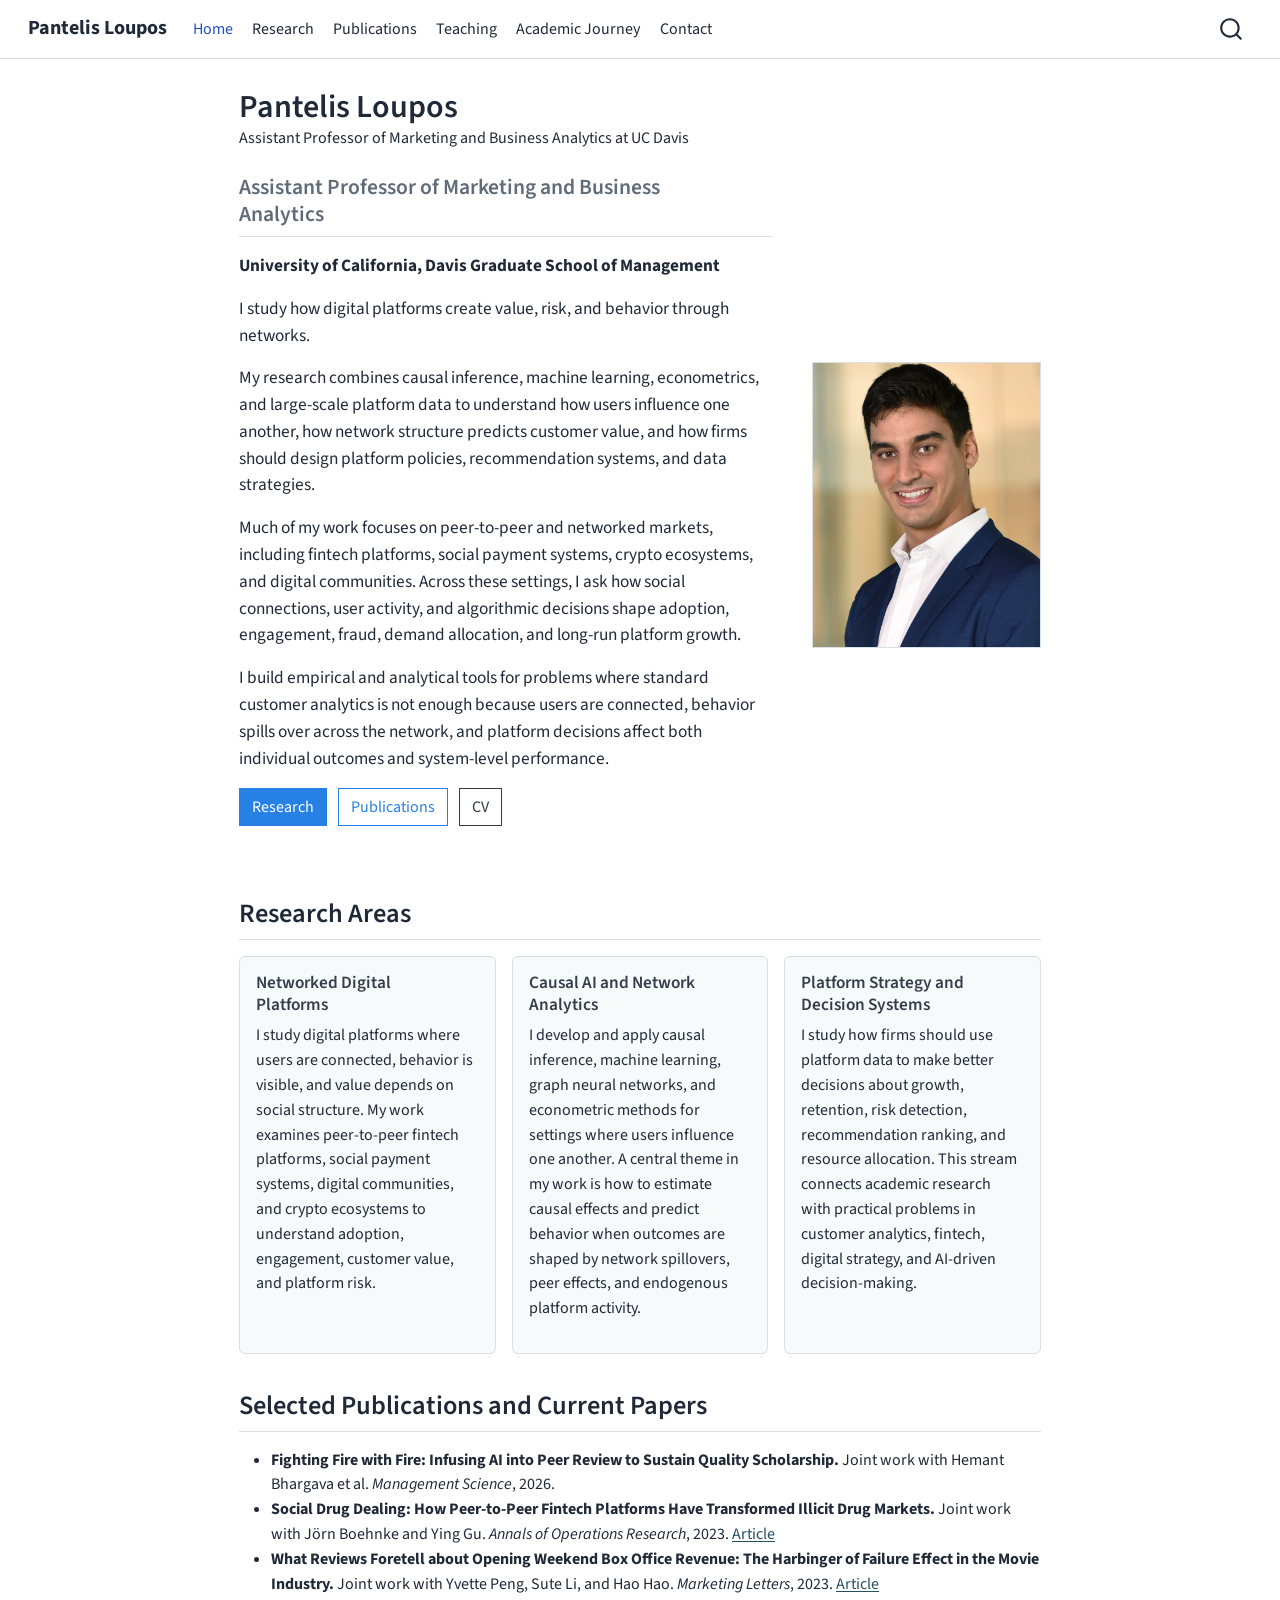
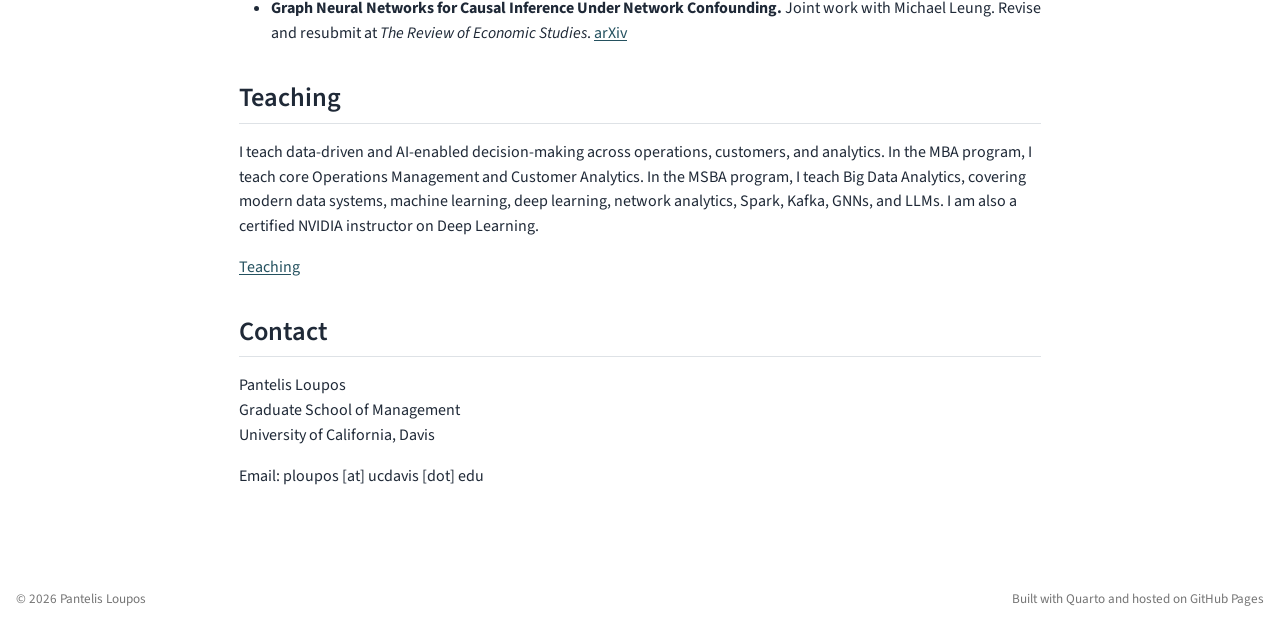
==== index.html @ 1d9a7309 "Publish rendered Quarto site at root" ====
<!DOCTYPE html>
<html xmlns="http://www.w3.org/1999/xhtml" lang="en" xml:lang="en"><head>

<meta charset="utf-8">
<meta name="generator" content="quarto-1.9.38">

<meta name="viewport" content="width=device-width, initial-scale=1.0, user-scalable=yes">

<meta name="description" content="Assistant Professor of Marketing and Business Analytics at UC Davis">

<title>Pantelis Loupos</title>
<style>
/* Default styles provided by pandoc.
** See https://pandoc.org/MANUAL.html#variables-for-html for config info.
*/
code{white-space: pre-wrap;}
span.smallcaps{font-variant: small-caps;}
div.columns{display: flex; gap: min(4vw, 1.5em);}
div.column{flex: auto; overflow-x: auto;}
div.hanging-indent{margin-left: 1.5em; text-indent: -1.5em;}
ul.task-list{list-style: none;}
ul.task-list li input[type="checkbox"] {
  width: 0.8em;
  margin: 0 0.8em 0.2em -1em; /* quarto-specific, see https://github.com/quarto-dev/quarto-cli/issues/4556 */ 
  vertical-align: middle;
}
</style>


<script src="site_libs/quarto-nav/quarto-nav.js"></script>
<script src="site_libs/quarto-nav/headroom.min.js"></script>
<script src="site_libs/clipboard/clipboard.min.js"></script>
<script src="site_libs/quarto-search/autocomplete.umd.js"></script>
<script src="site_libs/quarto-search/fuse.min.js"></script>
<script src="site_libs/quarto-search/quarto-search.js"></script>
<meta name="quarto:offset" content="./">
<script src="site_libs/quarto-html/quarto.js" type="module"></script>
<script src="site_libs/quarto-html/tabsets/tabsets.js" type="module"></script>
<script src="site_libs/quarto-html/popper.min.js"></script>
<script src="site_libs/quarto-html/tippy.umd.min.js"></script>
<script src="site_libs/quarto-html/anchor.min.js"></script>
<link href="site_libs/quarto-html/tippy.css" rel="stylesheet">
<link href="site_libs/quarto-html/quarto-syntax-highlighting-15634bcf2e68342d4ad2dfa704d543f6.css" rel="stylesheet" id="quarto-text-highlighting-styles">
<script src="site_libs/bootstrap/bootstrap.min.js"></script>
<link href="site_libs/bootstrap/bootstrap-icons.css" rel="stylesheet">
<link href="site_libs/bootstrap/bootstrap-dc87cf83dc6649ed6b6fae60f4c3b18f.min.css" rel="stylesheet" append-hash="true" id="quarto-bootstrap" data-mode="light">
<script id="quarto-search-options" type="application/json">{
  "location": "navbar",
  "copy-button": false,
  "collapse-after": 3,
  "panel-placement": "end",
  "type": "overlay",
  "limit": 50,
  "keyboard-shortcut": [
    "f",
    "/",
    "s"
  ],
  "show-item-context": false,
  "language": {
    "search-no-results-text": "No results",
    "search-matching-documents-text": "matching documents",
    "search-copy-link-title": "Copy link to search",
    "search-hide-matches-text": "Hide additional matches",
    "search-more-match-text": "more match in this document",
    "search-more-matches-text": "more matches in this document",
    "search-clear-button-title": "Clear",
    "search-text-placeholder": "",
    "search-detached-cancel-button-title": "Cancel",
    "search-submit-button-title": "Submit",
    "search-label": "Search"
  }
}</script>
<style>html{ scroll-behavior: smooth; }</style>


<link rel="stylesheet" href="styles.css">
</head>

<body class="nav-fixed fullcontent quarto-light">

<div id="quarto-search-results"></div>
  <header id="quarto-header" class="headroom fixed-top">
    <nav class="navbar navbar-expand-lg " data-bs-theme="dark">
      <div class="navbar-container container-fluid">
      <div class="navbar-brand-container mx-auto">
    <a class="navbar-brand" href="./index.html">
    <span class="navbar-title">Pantelis Loupos</span>
    </a>
  </div>
            <div id="quarto-search" class="" title="Search"></div>
          <button class="navbar-toggler" type="button" data-bs-toggle="collapse" data-bs-target="#navbarCollapse" aria-controls="navbarCollapse" role="menu" aria-expanded="false" aria-label="Toggle navigation" onclick="if (window.quartoToggleHeadroom) { window.quartoToggleHeadroom(); }">
  <span class="navbar-toggler-icon"></span>
</button>
          <div class="collapse navbar-collapse" id="navbarCollapse">
            <ul class="navbar-nav navbar-nav-scroll me-auto">
  <li class="nav-item">
    <a class="nav-link active" href="./index.html" aria-current="page"> 
<span class="menu-text">Home</span></a>
  </li>  
  <li class="nav-item">
    <a class="nav-link" href="./research.html"> 
<span class="menu-text">Research</span></a>
  </li>  
  <li class="nav-item">
    <a class="nav-link" href="./publications.html"> 
<span class="menu-text">Publications</span></a>
  </li>  
  <li class="nav-item">
    <a class="nav-link" href="./teaching.html"> 
<span class="menu-text">Teaching</span></a>
  </li>  
  <li class="nav-item">
    <a class="nav-link" href="./cv.html"> 
<span class="menu-text">Academic Journey</span></a>
  </li>  
  <li class="nav-item">
    <a class="nav-link" href="./contact.html"> 
<span class="menu-text">Contact</span></a>
  </li>  
</ul>
          </div> <!-- /navcollapse -->
            <div class="quarto-navbar-tools">
</div>
      </div> <!-- /container-fluid -->
    </nav>
</header>
<!-- content -->
<div id="quarto-content" class="quarto-container page-columns page-rows-contents page-layout-article page-navbar">
<!-- sidebar -->
<!-- margin-sidebar -->
    
<!-- main -->
<main class="content" id="quarto-document-content">

<header id="title-block-header" class="quarto-title-block default">
<div class="quarto-title">
<h1 class="title">Pantelis Loupos</h1>
</div>

<div>
  <div class="description">
    Assistant Professor of Marketing and Business Analytics at UC Davis
  </div>
</div>


<div class="quarto-title-meta">

    
  
    
  </div>
  


</header>


<div class="home-hero">
<section id="assistant-professor-of-marketing-and-business-analytics" class="level2 home-copy">
<h2 class="anchored" data-anchor-id="assistant-professor-of-marketing-and-business-analytics">Assistant Professor of Marketing and Business Analytics</h2>
<p><strong>University of California, Davis Graduate School of Management</strong></p>
<p>I study how digital platforms create value, risk, and behavior through networks.</p>
<p>My research combines causal inference, machine learning, econometrics, and large-scale platform data to understand how users influence one another, how network structure predicts customer value, and how firms should design platform policies, recommendation systems, and data strategies.</p>
<p>Much of my work focuses on peer-to-peer and networked markets, including fintech platforms, social payment systems, crypto ecosystems, and digital communities. Across these settings, I ask how social connections, user activity, and algorithmic decisions shape adoption, engagement, fraud, demand allocation, and long-run platform growth.</p>
<p>I build empirical and analytical tools for problems where standard customer analytics is not enough because users are connected, behavior spills over across the network, and platform decisions affect both individual outcomes and system-level performance.</p>
<p><a href="./research.html" class="btn btn-primary">Research</a> <a href="./publications.html" class="btn btn-outline-primary">Publications</a> <a href="./cv.html" class="btn btn-outline-secondary">CV</a></p>
</section>
<div class="home-photo">
<p><img src="assets/img/profile.jpg" class="profile-photo img-fluid" alt="Pantelis Loupos"></p>
</div>
</div>
<section id="research-areas" class="level2">
<h2 class="anchored" data-anchor-id="research-areas">Research Areas</h2>
<div class="research-grid">
<section id="networked-digital-platforms" class="level3 research-card">
<h3 class="anchored" data-anchor-id="networked-digital-platforms">Networked Digital Platforms</h3>
<p>I study digital platforms where users are connected, behavior is visible, and value depends on social structure. My work examines peer-to-peer fintech platforms, social payment systems, digital communities, and crypto ecosystems to understand adoption, engagement, customer value, and platform risk.</p>
</section>
<section id="causal-ai-and-network-analytics" class="level3 research-card">
<h3 class="anchored" data-anchor-id="causal-ai-and-network-analytics">Causal AI and Network Analytics</h3>
<p>I develop and apply causal inference, machine learning, graph neural networks, and econometric methods for settings where users influence one another. A central theme in my work is how to estimate causal effects and predict behavior when outcomes are shaped by network spillovers, peer effects, and endogenous platform activity.</p>
</section>
<section id="platform-strategy-and-decision-systems" class="level3 research-card">
<h3 class="anchored" data-anchor-id="platform-strategy-and-decision-systems">Platform Strategy and Decision Systems</h3>
<p>I study how firms should use platform data to make better decisions about growth, retention, risk detection, recommendation ranking, and resource allocation. This stream connects academic research with practical problems in customer analytics, fintech, digital strategy, and AI-driven decision-making.</p>
</section>
</div>
</section>
<section id="selected-publications-and-current-papers" class="level2">
<h2 class="anchored" data-anchor-id="selected-publications-and-current-papers">Selected Publications and Current Papers</h2>
<ul>
<li><strong>Fighting Fire with Fire: Infusing AI into Peer Review to Sustain Quality Scholarship.</strong> Joint work with Hemant Bhargava et al.&nbsp;<em>Management Science</em>, 2026.</li>
<li><strong>Social Drug Dealing: How Peer-to-Peer Fintech Platforms Have Transformed Illicit Drug Markets.</strong> Joint work with Jörn Boehnke and Ying Gu. <em>Annals of Operations Research</em>, 2023. <a href="https://link.springer.com/article/10.1007/s10479-023-05617-7">Article</a></li>
<li><strong>What Reviews Foretell about Opening Weekend Box Office Revenue: The Harbinger of Failure Effect in the Movie Industry.</strong> Joint work with Yvette Peng, Sute Li, and Hao Hao. <em>Marketing Letters</em>, 2023. <a href="https://link.springer.com/article/10.1007/s11002-023-09665-8">Article</a></li>
<li><strong>Graph Neural Networks for Causal Inference Under Network Confounding.</strong> Joint work with Michael Leung. Revise and resubmit at <em>The Review of Economic Studies</em>. <a href="https://arxiv.org/abs/2211.07823">arXiv</a></li>
</ul>
</section>
<section id="teaching" class="level2">
<h2 class="anchored" data-anchor-id="teaching">Teaching</h2>
<p>I teach data-driven and AI-enabled decision-making across operations, customers, and analytics. In the MBA program, I teach core Operations Management and Customer Analytics. In the MSBA program, I teach Big Data Analytics, covering modern data systems, machine learning, deep learning, network analytics, Spark, Kafka, GNNs, and LLMs. I am also a certified NVIDIA instructor on Deep Learning.</p>
<p><a href="./teaching.html">Teaching</a></p>
</section>
<section id="contact" class="level2">
<h2 class="anchored" data-anchor-id="contact">Contact</h2>
<p>Pantelis Loupos<br>
Graduate School of Management<br>
University of California, Davis</p>
<p>Email: ploupos [at] ucdavis [dot] edu</p>


</section>

</main> <!-- /main -->
<script id="quarto-html-after-body" type="application/javascript">
  window.document.addEventListener("DOMContentLoaded", function (event) {
    const icon = "";
    const anchorJS = new window.AnchorJS();
    anchorJS.options = {
      placement: 'right',
      icon: icon
    };
    anchorJS.add('.anchored');
    const isCodeAnnotation = (el) => {
      for (const clz of el.classList) {
        if (clz.startsWith('code-annotation-')) {                     
          return true;
        }
      }
      return false;
    }
    const onCopySuccess = function(e) {
      // button target
      const button = e.trigger;
      // don't keep focus
      button.blur();
      // flash "checked"
      button.classList.add('code-copy-button-checked');
      var currentTitle = button.getAttribute("title");
      button.setAttribute("title", "Copied!");
      let tooltip;
      if (window.bootstrap) {
        button.setAttribute("data-bs-toggle", "tooltip");
        button.setAttribute("data-bs-placement", "left");
        button.setAttribute("data-bs-title", "Copied!");
        tooltip = new bootstrap.Tooltip(button, 
          { trigger: "manual", 
            customClass: "code-copy-button-tooltip",
            offset: [0, -8]});
        tooltip.show();    
      }
      setTimeout(function() {
        if (tooltip) {
          tooltip.hide();
          button.removeAttribute("data-bs-title");
          button.removeAttribute("data-bs-toggle");
          button.removeAttribute("data-bs-placement");
        }
        button.setAttribute("title", currentTitle);
        button.classList.remove('code-copy-button-checked');
      }, 1000);
      // clear code selection
      e.clearSelection();
    }
    const getTextToCopy = function(trigger) {
      const outerScaffold = trigger.parentElement.cloneNode(true);
      const codeEl = outerScaffold.querySelector('code');
      for (const childEl of codeEl.children) {
        if (isCodeAnnotation(childEl)) {
          childEl.remove();
        }
      }
      return codeEl.innerText;
    }
    const clipboard = new window.ClipboardJS('.code-copy-button:not([data-in-quarto-modal])', {
      text: getTextToCopy
    });
    clipboard.on('success', onCopySuccess);
    if (window.document.getElementById('quarto-embedded-source-code-modal')) {
      const clipboardModal = new window.ClipboardJS('.code-copy-button[data-in-quarto-modal]', {
        text: getTextToCopy,
        container: window.document.getElementById('quarto-embedded-source-code-modal')
      });
      clipboardModal.on('success', onCopySuccess);
    }
      var localhostRegex = new RegExp(/^(?:http|https):\/\/localhost\:?[0-9]*\//);
      var mailtoRegex = new RegExp(/^mailto:/);
        var filterRegex = new RegExp("https:\/\/www\.loupos\.org");
      var isInternal = (href) => {
          return filterRegex.test(href) || localhostRegex.test(href) || mailtoRegex.test(href);
      }
      // Inspect non-navigation links and adorn them if external
     var links = window.document.querySelectorAll('a[href]:not(.nav-link):not(.navbar-brand):not(.toc-action):not(.sidebar-link):not(.sidebar-item-toggle):not(.pagination-link):not(.no-external):not([aria-hidden]):not(.dropdown-item):not(.quarto-navigation-tool):not(.about-link)');
      for (var i=0; i<links.length; i++) {
        const link = links[i];
        if (!isInternal(link.href)) {
          // undo the damage that might have been done by quarto-nav.js in the case of
          // links that we want to consider external
          if (link.dataset.originalHref !== undefined) {
            link.href = link.dataset.originalHref;
          }
            // target, if specified
            link.setAttribute("target", "_blank");
            if (link.getAttribute("rel") === null) {
              link.setAttribute("rel", "noopener");
            }
        }
      }
    function tippyHover(el, contentFn, onTriggerFn, onUntriggerFn) {
      const config = {
        allowHTML: true,
        maxWidth: 500,
        delay: 100,
        arrow: false,
        appendTo: function(el) {
            return el.parentElement;
        },
        interactive: true,
        interactiveBorder: 10,
        theme: 'quarto',
        placement: 'bottom-start',
      };
      if (contentFn) {
        config.content = contentFn;
      }
      if (onTriggerFn) {
        config.onTrigger = onTriggerFn;
      }
      if (onUntriggerFn) {
        config.onUntrigger = onUntriggerFn;
      }
      window.tippy(el, config); 
    }
    const noterefs = window.document.querySelectorAll('a[role="doc-noteref"]');
    for (var i=0; i<noterefs.length; i++) {
      const ref = noterefs[i];
      tippyHover(ref, function() {
        // use id or data attribute instead here
        let href = ref.getAttribute('data-footnote-href') || ref.getAttribute('href');
        try { href = new URL(href).hash; } catch {}
        const id = href.replace(/^#\/?/, "");
        const note = window.document.getElementById(id);
        if (note) {
          return note.innerHTML;
        } else {
          return "";
        }
      });
    }
    const xrefs = window.document.querySelectorAll('a.quarto-xref');
    const processXRef = (id, note) => {
      // Strip column container classes
      const stripColumnClz = (el) => {
        el.classList.remove("page-full", "page-columns");
        if (el.children) {
          for (const child of el.children) {
            stripColumnClz(child);
          }
        }
      }
      stripColumnClz(note)
      if (id === null || id.startsWith('sec-')) {
        // Special case sections, only their first couple elements
        const container = document.createElement("div");
        if (note.children && note.children.length > 2) {
          container.appendChild(note.children[0].cloneNode(true));
          for (let i = 1; i < note.children.length; i++) {
            const child = note.children[i];
            if (child.tagName === "P" && child.innerText === "") {
              continue;
            } else {
              container.appendChild(child.cloneNode(true));
              break;
            }
          }
          if (window.Quarto?.typesetMath) {
            window.Quarto.typesetMath(container);
          }
          return container.innerHTML
        } else {
          if (window.Quarto?.typesetMath) {
            window.Quarto.typesetMath(note);
          }
          return note.innerHTML;
        }
      } else {
        // Remove any anchor links if they are present
        const anchorLink = note.querySelector('a.anchorjs-link');
        if (anchorLink) {
          anchorLink.remove();
        }
        if (window.Quarto?.typesetMath) {
          window.Quarto.typesetMath(note);
        }
        if (note.classList.contains("callout")) {
          return note.outerHTML;
        } else {
          return note.innerHTML;
        }
      }
    }
    for (var i=0; i<xrefs.length; i++) {
      const xref = xrefs[i];
      tippyHover(xref, undefined, function(instance) {
        instance.disable();
        let url = xref.getAttribute('href');
        let hash = undefined; 
        if (url.startsWith('#')) {
          hash = url;
        } else {
          try { hash = new URL(url).hash; } catch {}
        }
        if (hash) {
          const id = hash.replace(/^#\/?/, "");
          const note = window.document.getElementById(id);
          if (note !== null) {
            try {
              const html = processXRef(id, note.cloneNode(true));
              instance.setContent(html);
            } finally {
              instance.enable();
              instance.show();
            }
          } else {
            // See if we can fetch this
            fetch(url.split('#')[0])
            .then(res => res.text())
            .then(html => {
              const parser = new DOMParser();
              const htmlDoc = parser.parseFromString(html, "text/html");
              const note = htmlDoc.getElementById(id);
              if (note !== null) {
                const html = processXRef(id, note);
                instance.setContent(html);
              } 
            }).finally(() => {
              instance.enable();
              instance.show();
            });
          }
        } else {
          // See if we can fetch a full url (with no hash to target)
          // This is a special case and we should probably do some content thinning / targeting
          fetch(url)
          .then(res => res.text())
          .then(html => {
            const parser = new DOMParser();
            const htmlDoc = parser.parseFromString(html, "text/html");
            const note = htmlDoc.querySelector('main.content');
            if (note !== null) {
              // This should only happen for chapter cross references
              // (since there is no id in the URL)
              // remove the first header
              if (note.children.length > 0 && note.children[0].tagName === "HEADER") {
                note.children[0].remove();
              }
              const html = processXRef(null, note);
              instance.setContent(html);
            } 
          }).finally(() => {
            instance.enable();
            instance.show();
          });
        }
      }, function(instance) {
      });
    }
        let selectedAnnoteEl;
        const selectorForAnnotation = ( cell, annotation) => {
          let cellAttr = 'data-code-cell="' + cell + '"';
          let lineAttr = 'data-code-annotation="' +  annotation + '"';
          const selector = 'span[' + cellAttr + '][' + lineAttr + ']';
          return selector;
        }
        const selectCodeLines = (annoteEl) => {
          const doc = window.document;
          const targetCell = annoteEl.getAttribute("data-target-cell");
          const targetAnnotation = annoteEl.getAttribute("data-target-annotation");
          const annoteSpan = window.document.querySelector(selectorForAnnotation(targetCell, targetAnnotation));
          const lines = annoteSpan.getAttribute("data-code-lines").split(",");
          const lineIds = lines.map((line) => {
            return targetCell + "-" + line;
          })
          let top = null;
          let height = null;
          let parent = null;
          if (lineIds.length > 0) {
              //compute the position of the single el (top and bottom and make a div)
              const el = window.document.getElementById(lineIds[0]);
              top = el.offsetTop;
              height = el.offsetHeight;
              parent = el.parentElement.parentElement;
            if (lineIds.length > 1) {
              const lastEl = window.document.getElementById(lineIds[lineIds.length - 1]);
              const bottom = lastEl.offsetTop + lastEl.offsetHeight;
              height = bottom - top;
            }
            if (top !== null && height !== null && parent !== null) {
              // cook up a div (if necessary) and position it 
              let div = window.document.getElementById("code-annotation-line-highlight");
              if (div === null) {
                div = window.document.createElement("div");
                div.setAttribute("id", "code-annotation-line-highlight");
                div.style.position = 'absolute';
                parent.appendChild(div);
              }
              div.style.top = top - 2 + "px";
              div.style.height = height + 4 + "px";
              div.style.left = 0;
              let gutterDiv = window.document.getElementById("code-annotation-line-highlight-gutter");
              if (gutterDiv === null) {
                gutterDiv = window.document.createElement("div");
                gutterDiv.setAttribute("id", "code-annotation-line-highlight-gutter");
                gutterDiv.style.position = 'absolute';
                const codeCell = window.document.getElementById(targetCell);
                const gutter = codeCell.querySelector('.code-annotation-gutter');
                gutter.appendChild(gutterDiv);
              }
              gutterDiv.style.top = top - 2 + "px";
              gutterDiv.style.height = height + 4 + "px";
            }
            selectedAnnoteEl = annoteEl;
          }
        };
        const unselectCodeLines = () => {
          const elementsIds = ["code-annotation-line-highlight", "code-annotation-line-highlight-gutter"];
          elementsIds.forEach((elId) => {
            const div = window.document.getElementById(elId);
            if (div) {
              div.remove();
            }
          });
          selectedAnnoteEl = undefined;
        };
          // Handle positioning of the toggle
      window.addEventListener(
        "resize",
        throttle(() => {
          elRect = undefined;
          if (selectedAnnoteEl) {
            selectCodeLines(selectedAnnoteEl);
          }
        }, 10)
      );
      function throttle(fn, ms) {
      let throttle = false;
      let timer;
        return (...args) => {
          if(!throttle) { // first call gets through
              fn.apply(this, args);
              throttle = true;
          } else { // all the others get throttled
              if(timer) clearTimeout(timer); // cancel #2
              timer = setTimeout(() => {
                fn.apply(this, args);
                timer = throttle = false;
              }, ms);
          }
        };
      }
        // Attach click handler to the DT
        const annoteDls = window.document.querySelectorAll('dt[data-target-cell]');
        for (const annoteDlNode of annoteDls) {
          annoteDlNode.addEventListener('click', (event) => {
            const clickedEl = event.target;
            if (clickedEl !== selectedAnnoteEl) {
              unselectCodeLines();
              const activeEl = window.document.querySelector('dt[data-target-cell].code-annotation-active');
              if (activeEl) {
                activeEl.classList.remove('code-annotation-active');
              }
              selectCodeLines(clickedEl);
              clickedEl.classList.add('code-annotation-active');
            } else {
              // Unselect the line
              unselectCodeLines();
              clickedEl.classList.remove('code-annotation-active');
            }
          });
        }
    const findCites = (el) => {
      const parentEl = el.parentElement;
      if (parentEl) {
        const cites = parentEl.dataset.cites;
        if (cites) {
          return {
            el,
            cites: cites.split(' ')
          };
        } else {
          return findCites(el.parentElement)
        }
      } else {
        return undefined;
      }
    };
    var bibliorefs = window.document.querySelectorAll('a[role="doc-biblioref"]');
    for (var i=0; i<bibliorefs.length; i++) {
      const ref = bibliorefs[i];
      const citeInfo = findCites(ref);
      if (citeInfo) {
        tippyHover(citeInfo.el, function() {
          var popup = window.document.createElement('div');
          citeInfo.cites.forEach(function(cite) {
            var citeDiv = window.document.createElement('div');
            citeDiv.classList.add('hanging-indent');
            citeDiv.classList.add('csl-entry');
            var biblioDiv = window.document.getElementById('ref-' + cite);
            if (biblioDiv) {
              citeDiv.innerHTML = biblioDiv.innerHTML;
            }
            popup.appendChild(citeDiv);
          });
          return popup.innerHTML;
        });
      }
    }
  });
  </script>
</div> <!-- /content -->
<footer class="footer">
  <div class="nav-footer">
    <div class="nav-footer-left">
<p>© 2026 Pantelis Loupos</p>
</div>   
    <div class="nav-footer-center">
      &nbsp;
    </div>
    <div class="nav-footer-right">
<p>Built with Quarto and hosted on GitHub Pages</p>
</div>
  </div>
</footer>




<script src="site_libs/quarto-html/zenscroll-min.js"></script>
</body></html>
---- site_libs/quarto-html/tippy.css ----
.tippy-box[data-animation=fade][data-state=hidden]{opacity:0}[data-tippy-root]{max-width:calc(100vw - 10px)}.tippy-box{position:relative;background-color:#333;color:#fff;border-radius:4px;font-size:14px;line-height:1.4;white-space:normal;outline:0;transition-property:transform,visibility,opacity}.tippy-box[data-placement^=top]>.tippy-arrow{bottom:0}.tippy-box[data-placement^=top]>.tippy-arrow:before{bottom:-7px;left:0;border-width:8px 8px 0;border-top-color:initial;transform-origin:center top}.tippy-box[data-placement^=bottom]>.tippy-arrow{top:0}.tippy-box[data-placement^=bottom]>.tippy-arrow:before{top:-7px;left:0;border-width:0 8px 8px;border-bottom-color:initial;transform-origin:center bottom}.tippy-box[data-placement^=left]>.tippy-arrow{right:0}.tippy-box[data-placement^=left]>.tippy-arrow:before{border-width:8px 0 8px 8px;border-left-color:initial;right:-7px;transform-origin:center left}.tippy-box[data-placement^=right]>.tippy-arrow{left:0}.tippy-box[data-placement^=right]>.tippy-arrow:before{left:-7px;border-width:8px 8px 8px 0;border-right-color:initial;transform-origin:center right}.tippy-box[data-inertia][data-state=visible]{transition-timing-function:cubic-bezier(.54,1.5,.38,1.11)}.tippy-arrow{width:16px;height:16px;color:#333}.tippy-arrow:before{content:"";position:absolute;border-color:transparent;border-style:solid}.tippy-content{position:relative;padding:5px 9px;z-index:1}
---- site_libs/quarto-html/quarto-syntax-highlighting-15634bcf2e68342d4ad2dfa704d543f6.css ----
/* quarto syntax highlight colors */
:root {
  --quarto-hl-ot-color: #003B4F;
  --quarto-hl-at-color: #657422;
  --quarto-hl-ss-color: #20794D;
  --quarto-hl-an-color: #5E5E5E;
  --quarto-hl-fu-color: #4758AB;
  --quarto-hl-st-color: #20794D;
  --quarto-hl-cf-color: #003B4F;
  --quarto-hl-op-color: #5E5E5E;
  --quarto-hl-er-color: #AD0000;
  --quarto-hl-bn-color: #AD0000;
  --quarto-hl-al-color: #AD0000;
  --quarto-hl-va-color: #111111;
  --quarto-hl-bu-color: inherit;
  --quarto-hl-ex-color: inherit;
  --quarto-hl-pp-color: #AD0000;
  --quarto-hl-in-color: #5E5E5E;
  --quarto-hl-vs-color: #20794D;
  --quarto-hl-wa-color: #5E5E5E;
  --quarto-hl-do-color: #5E5E5E;
  --quarto-hl-im-color: #00769E;
  --quarto-hl-ch-color: #20794D;
  --quarto-hl-dt-color: #AD0000;
  --quarto-hl-fl-color: #AD0000;
  --quarto-hl-co-color: #5E5E5E;
  --quarto-hl-cv-color: #5E5E5E;
  --quarto-hl-cn-color: #8f5902;
  --quarto-hl-sc-color: #5E5E5E;
  --quarto-hl-dv-color: #AD0000;
  --quarto-hl-kw-color: #003B4F;
}

/* other quarto variables */
:root {
  --quarto-font-monospace: SFMono-Regular, Menlo, Monaco, Consolas, "Liberation Mono", "Courier New", monospace;
}

/* syntax highlight based on Pandoc's rules */
pre > code.sourceCode > span {
  color: #003B4F;
}

code.sourceCode > span {
  color: #003B4F;
}

div.sourceCode,
div.sourceCode pre.sourceCode {
  color: #003B4F;
}

/* Normal */
code span {
  color: #003B4F;
}

/* Alert */
code span.al {
  color: #AD0000;
  font-style: inherit;
}

/* Annotation */
code span.an {
  color: #5E5E5E;
  font-style: inherit;
}

/* Attribute */
code span.at {
  color: #657422;
  font-style: inherit;
}

/* BaseN */
code span.bn {
  color: #AD0000;
  font-style: inherit;
}

/* BuiltIn */
code span.bu {
  font-style: inherit;
}

/* ControlFlow */
code span.cf {
  color: #003B4F;
  font-weight: bold;
  font-style: inherit;
}

/* Char */
code span.ch {
  color: #20794D;
  font-style: inherit;
}

/* Constant */
code span.cn {
  color: #8f5902;
  font-style: inherit;
}

/* Comment */
code span.co {
  color: #5E5E5E;
  font-style: inherit;
}

/* CommentVar */
code span.cv {
  color: #5E5E5E;
  font-style: italic;
}

/* Documentation */
code span.do {
  color: #5E5E5E;
  font-style: italic;
}

/* DataType */
code span.dt {
  color: #AD0000;
  font-style: inherit;
}

/* DecVal */
code span.dv {
  color: #AD0000;
  font-style: inherit;
}

/* Error */
code span.er {
  color: #AD0000;
  font-style: inherit;
}

/* Extension */
code span.ex {
  font-style: inherit;
}

/* Float */
code span.fl {
  color: #AD0000;
  font-style: inherit;
}

/* Function */
code span.fu {
  color: #4758AB;
  font-style: inherit;
}

/* Import */
code span.im {
  color: #00769E;
  font-style: inherit;
}

/* Information */
code span.in {
  color: #5E5E5E;
  font-style: inherit;
}

/* Keyword */
code span.kw {
  color: #003B4F;
  font-weight: bold;
  font-style: inherit;
}

/* Operator */
code span.op {
  color: #5E5E5E;
  font-style: inherit;
}

/* Other */
code span.ot {
  color: #003B4F;
  font-style: inherit;
}

/* Preprocessor */
code span.pp {
  color: #AD0000;
  font-style: inherit;
}

/* SpecialChar */
code span.sc {
  color: #5E5E5E;
  font-style: inherit;
}

/* SpecialString */
code span.ss {
  color: #20794D;
  font-style: inherit;
}

/* String */
code span.st {
  color: #20794D;
  font-style: inherit;
}

/* Variable */
code span.va {
  color: #111111;
  font-style: inherit;
}

/* VerbatimString */
code span.vs {
  color: #20794D;
  font-style: inherit;
}

/* Warning */
code span.wa {
  color: #5E5E5E;
  font-style: italic;
}

.prevent-inlining {
  content: "</";
}

/*# sourceMappingURL=f23921c56f73e400b49028c9186a1aa0.css.map */
---- styles.css ----
:root {
  --site-ink: #1f2937;
  --site-muted: #5f6b78;
  --site-line: #d8e0e5;
  --site-panel: #f7fafb;
  --site-accent: #24515f;
}

body {
  color: var(--site-ink);
  background: #ffffff;
  font-family: "Source Sans Pro", system-ui, -apple-system, BlinkMacSystemFont, "Segoe UI", sans-serif;
}

a {
  color: var(--site-accent);
}

.navbar {
  border-bottom: 1px solid var(--site-line);
}

.navbar-title {
  font-weight: 700;
}

.quarto-title-banner {
  background: #ffffff;
  color: var(--site-ink);
  border-bottom: 1px solid var(--site-line);
}

.title {
  letter-spacing: 0;
}

.home-hero {
  display: grid;
  grid-template-columns: minmax(0, 1.4fr) minmax(220px, 0.6fr);
  gap: 2.5rem;
  align-items: center;
  margin: 1.5rem 0 3rem;
}

.home-copy h2 {
  margin-top: 0;
  font-size: 1.35rem;
  color: var(--site-muted);
}

.home-copy p {
  font-size: 1.08rem;
}

.home-photo {
  justify-self: end;
}

.profile-photo {
  width: min(260px, 100%);
  aspect-ratio: 4 / 5;
  object-fit: cover;
  border: 1px solid var(--site-line);
}

.research-grid {
  display: grid;
  grid-template-columns: repeat(3, minmax(0, 1fr));
  gap: 1rem;
  margin: 1rem 0 2rem;
}

.research-card {
  border: 1px solid var(--site-line);
  background: var(--site-panel);
  padding: 1rem;
  border-radius: 6px;
}

.research-card h3 {
  font-size: 1.08rem;
  margin-top: 0;
}

.btn {
  margin-right: 0.5rem;
  margin-bottom: 0.5rem;
}

a {
  text-underline-offset: 0.15em;
}

h2 {
  margin-top: 2.25rem;
}

h3 {
  margin-top: 1.6rem;
}

.page-footer {
  border-top: 1px solid var(--site-line);
}

@media (max-width: 720px) {
  .home-hero {
    grid-template-columns: 1fr;
    gap: 1.5rem;
  }

  .home-photo {
    justify-self: start;
  }

  .profile-photo {
    width: min(220px, 80vw);
  }

  .research-grid {
    grid-template-columns: 1fr;
  }
}

@media (min-width: 721px) and (max-width: 1080px) {
  .research-grid {
    grid-template-columns: 1fr;
  }
}
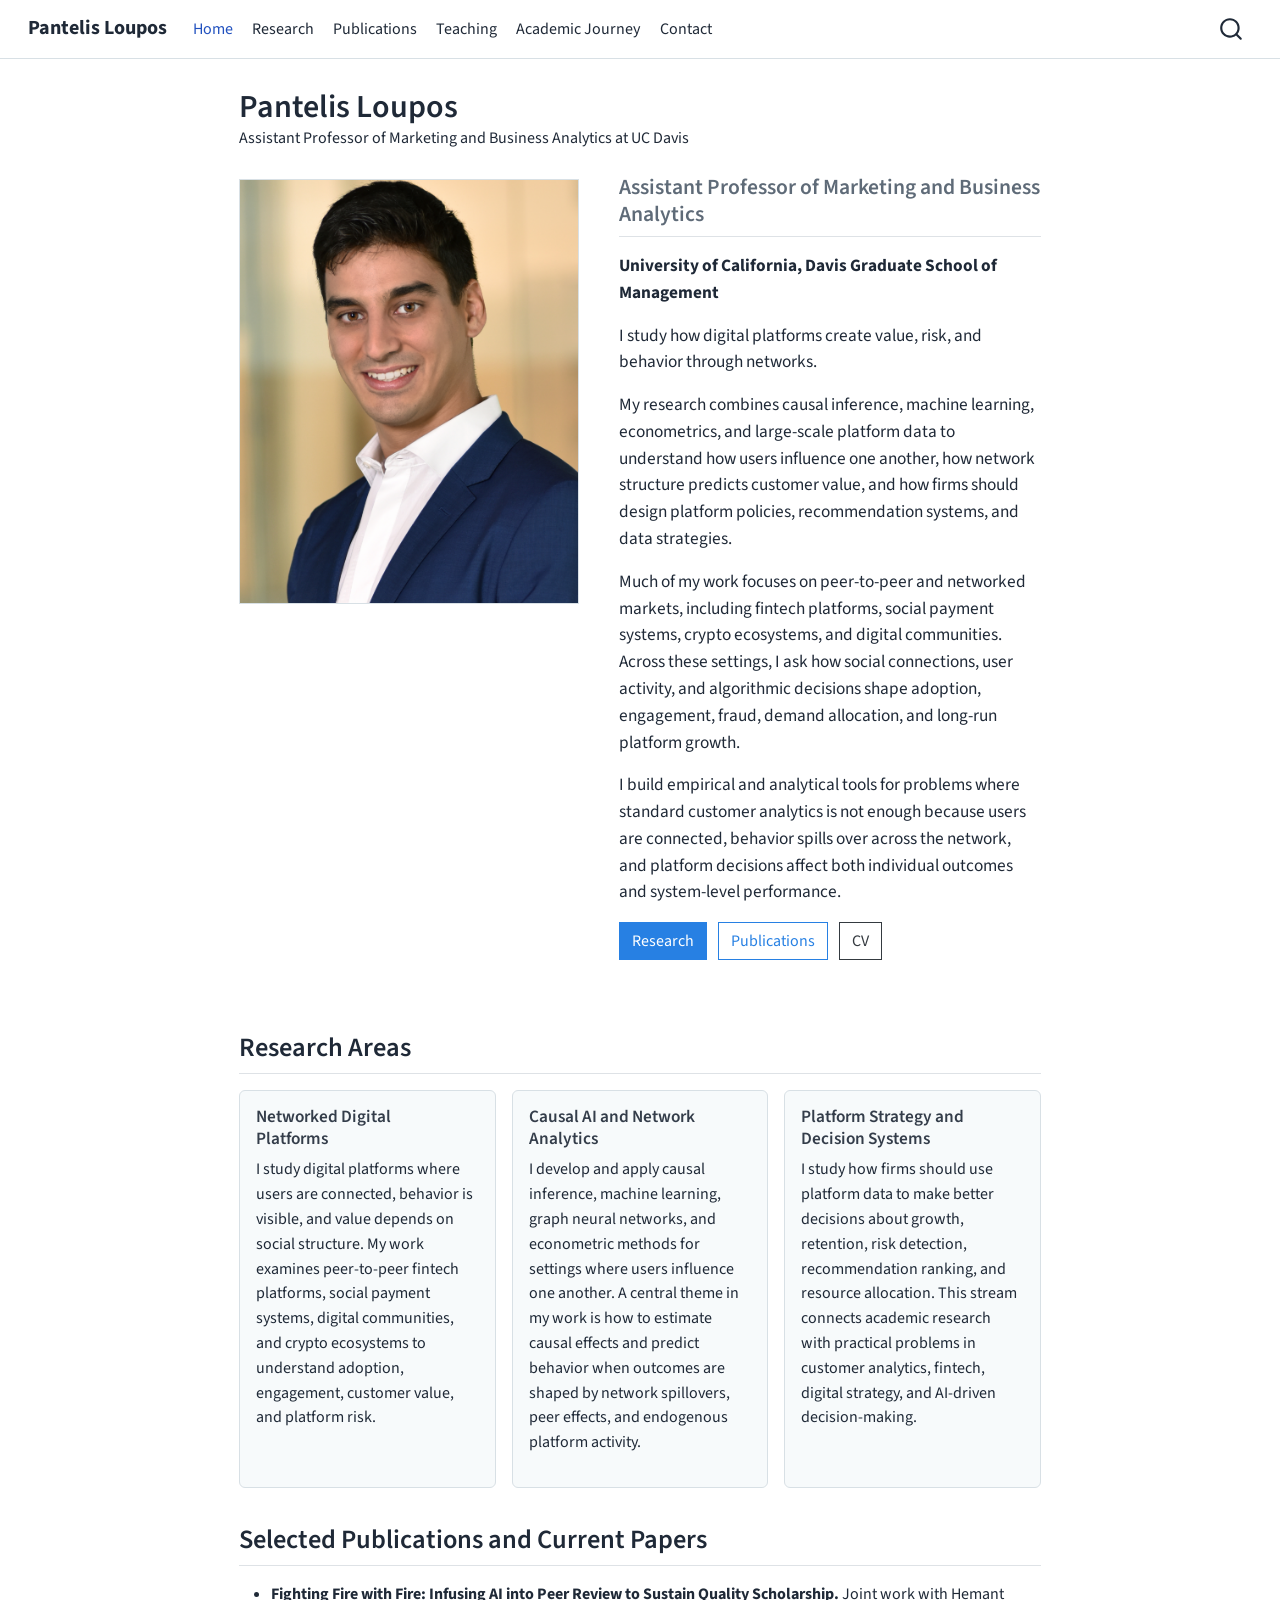
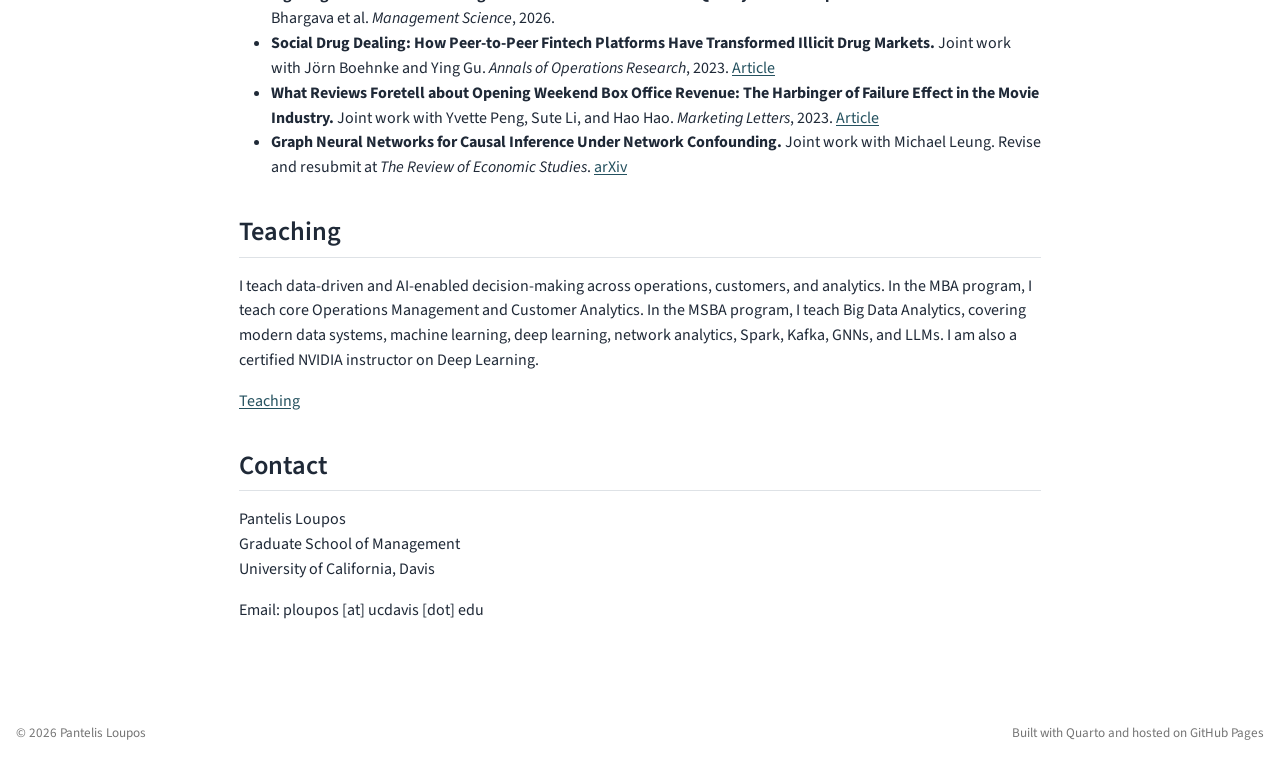
==== commit 2a946a80: "Place homepage portrait before intro text" ====
--- a/index.html
+++ b/index.html
@@ -158,6 +158,9 @@
 
 
 <div class="home-hero">
+<div class="home-photo">
+<p><img src="assets/img/profile.jpg" class="profile-photo img-fluid" alt="Pantelis Loupos"></p>
+</div>
 <section id="assistant-professor-of-marketing-and-business-analytics" class="level2 home-copy">
 <h2 class="anchored" data-anchor-id="assistant-professor-of-marketing-and-business-analytics">Assistant Professor of Marketing and Business Analytics</h2>
 <p><strong>University of California, Davis Graduate School of Management</strong></p>
@@ -167,9 +170,6 @@
 <p>I build empirical and analytical tools for problems where standard customer analytics is not enough because users are connected, behavior spills over across the network, and platform decisions affect both individual outcomes and system-level performance.</p>
 <p><a href="./research.html" class="btn btn-primary">Research</a> <a href="./publications.html" class="btn btn-outline-primary">Publications</a> <a href="./cv.html" class="btn btn-outline-secondary">CV</a></p>
 </section>
-<div class="home-photo">
-<p><img src="assets/img/profile.jpg" class="profile-photo img-fluid" alt="Pantelis Loupos"></p>
-</div>
 </div>
 <section id="research-areas" class="level2">
 <h2 class="anchored" data-anchor-id="research-areas">Research Areas</h2>
--- a/styles.css
+++ b/styles.css
@@ -36,10 +36,15 @@
 
 .home-hero {
   display: grid;
-  grid-template-columns: minmax(0, 1.4fr) minmax(220px, 0.6fr);
+  grid-template-columns: minmax(340px, 0.75fr) minmax(0, 1.25fr);
   gap: 2.5rem;
-  align-items: center;
+  align-items: start;
   margin: 1.5rem 0 3rem;
+}
+
+.home-copy {
+  grid-column: 2;
+  grid-row: 1;
 }
 
 .home-copy h2 {
@@ -53,11 +58,14 @@
 }
 
 .home-photo {
-  justify-self: end;
+  grid-column: 1;
+  grid-row: 1;
+  justify-self: start;
+  padding-top: 0.25rem;
 }
 
 .profile-photo {
-  width: min(260px, 100%);
+  width: min(340px, 100%);
   aspect-ratio: 4 / 5;
   object-fit: cover;
   border: 1px solid var(--site-line);
@@ -109,12 +117,19 @@
     gap: 1.5rem;
   }
 
+  .home-copy,
+  .home-photo {
+    grid-column: auto;
+    grid-row: auto;
+  }
+
   .home-photo {
     justify-self: start;
+    padding-top: 0;
   }
 
   .profile-photo {
-    width: min(220px, 80vw);
+    width: min(240px, 80vw);
   }
 
   .research-grid {
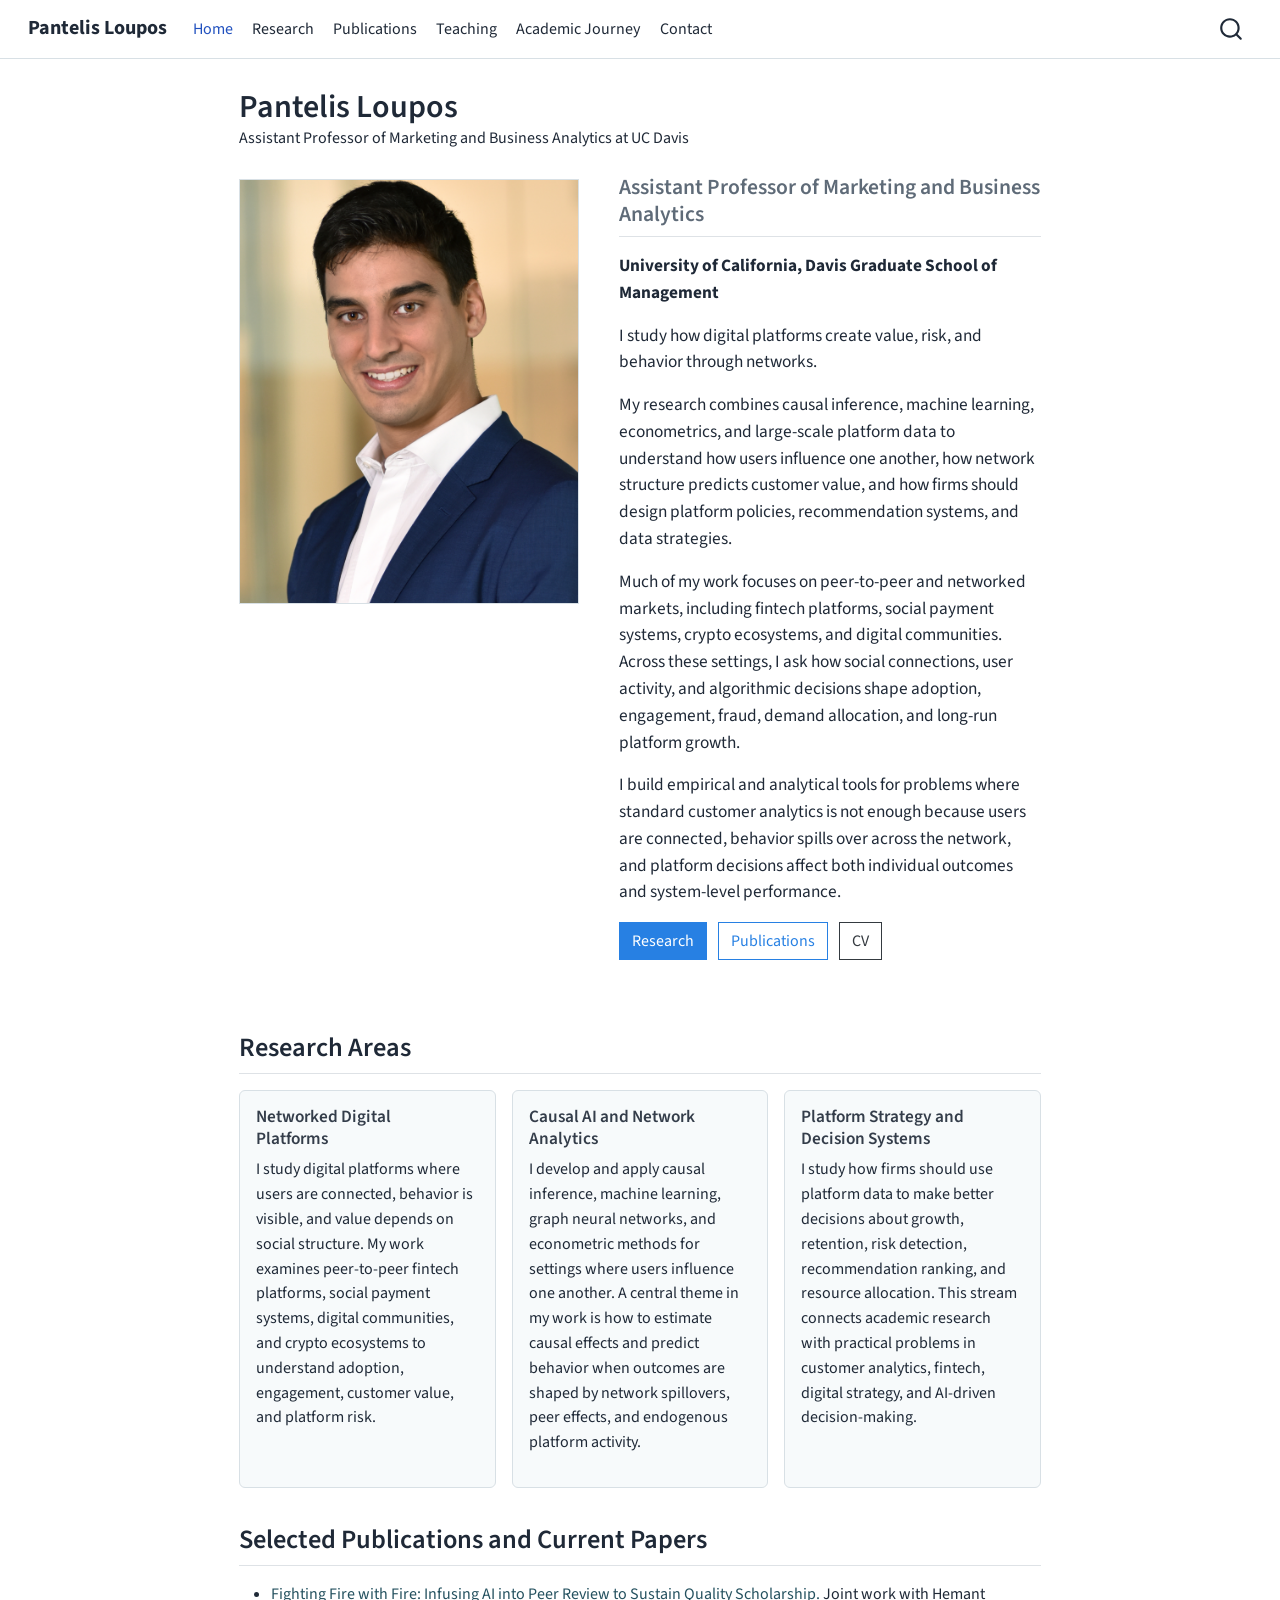
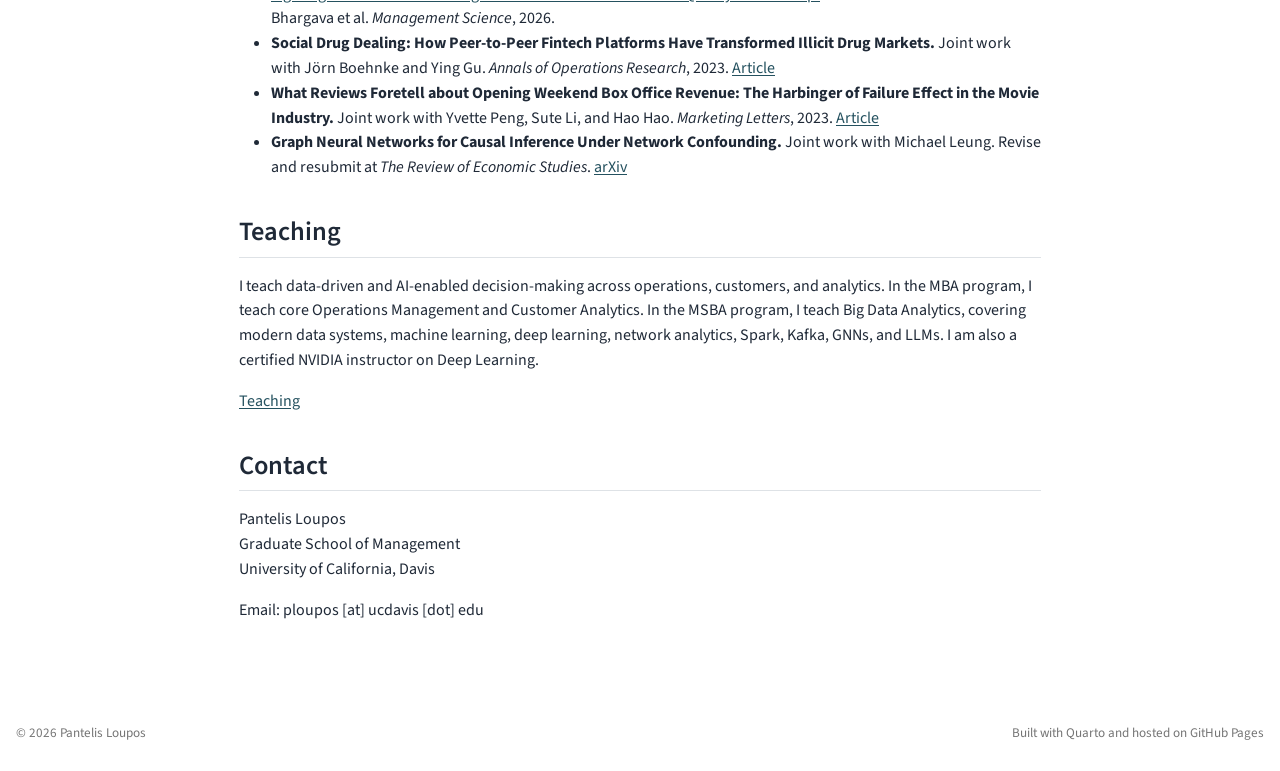
==== commit 57c3d6ff: "Add article link to selected publication" ====
--- a/index.html
+++ b/index.html
@@ -72,6 +72,7 @@
   }
 }</script>
 <style>html{ scroll-behavior: smooth; }</style>
+<meta name="google-site-verification" content="m-FvZedY9eXbnoYca4Lae-PxjIYOLTMk91uPbl2E6UA">
 
 
 <link rel="stylesheet" href="styles.css">
@@ -191,7 +192,7 @@
 <section id="selected-publications-and-current-papers" class="level2">
 <h2 class="anchored" data-anchor-id="selected-publications-and-current-papers">Selected Publications and Current Papers</h2>
 <ul>
-<li><strong>Fighting Fire with Fire: Infusing AI into Peer Review to Sustain Quality Scholarship.</strong> Joint work with Hemant Bhargava et al.&nbsp;<em>Management Science</em>, 2026.</li>
+<li><strong><a href="https://pubsonline.informs.org/doi/10.1287/mnsc.2026.00184">Fighting Fire with Fire: Infusing AI into Peer Review to Sustain Quality Scholarship.</a></strong> Joint work with Hemant Bhargava et al.&nbsp;<em>Management Science</em>, 2026.</li>
 <li><strong>Social Drug Dealing: How Peer-to-Peer Fintech Platforms Have Transformed Illicit Drug Markets.</strong> Joint work with Jörn Boehnke and Ying Gu. <em>Annals of Operations Research</em>, 2023. <a href="https://link.springer.com/article/10.1007/s10479-023-05617-7">Article</a></li>
 <li><strong>What Reviews Foretell about Opening Weekend Box Office Revenue: The Harbinger of Failure Effect in the Movie Industry.</strong> Joint work with Yvette Peng, Sute Li, and Hao Hao. <em>Marketing Letters</em>, 2023. <a href="https://link.springer.com/article/10.1007/s11002-023-09665-8">Article</a></li>
 <li><strong>Graph Neural Networks for Causal Inference Under Network Confounding.</strong> Joint work with Michael Leung. Revise and resubmit at <em>The Review of Economic Studies</em>. <a href="https://arxiv.org/abs/2211.07823">arXiv</a></li>
@@ -213,6 +214,15 @@
 </section>
 
 </main> <!-- /main -->
+<script>
+  if (window.location.search) {
+    window.history.replaceState(
+      null,
+      "",
+      window.location.pathname + window.location.hash
+    );
+  }
+</script>
 <script id="quarto-html-after-body" type="application/javascript">
   window.document.addEventListener("DOMContentLoaded", function (event) {
     const icon = "";
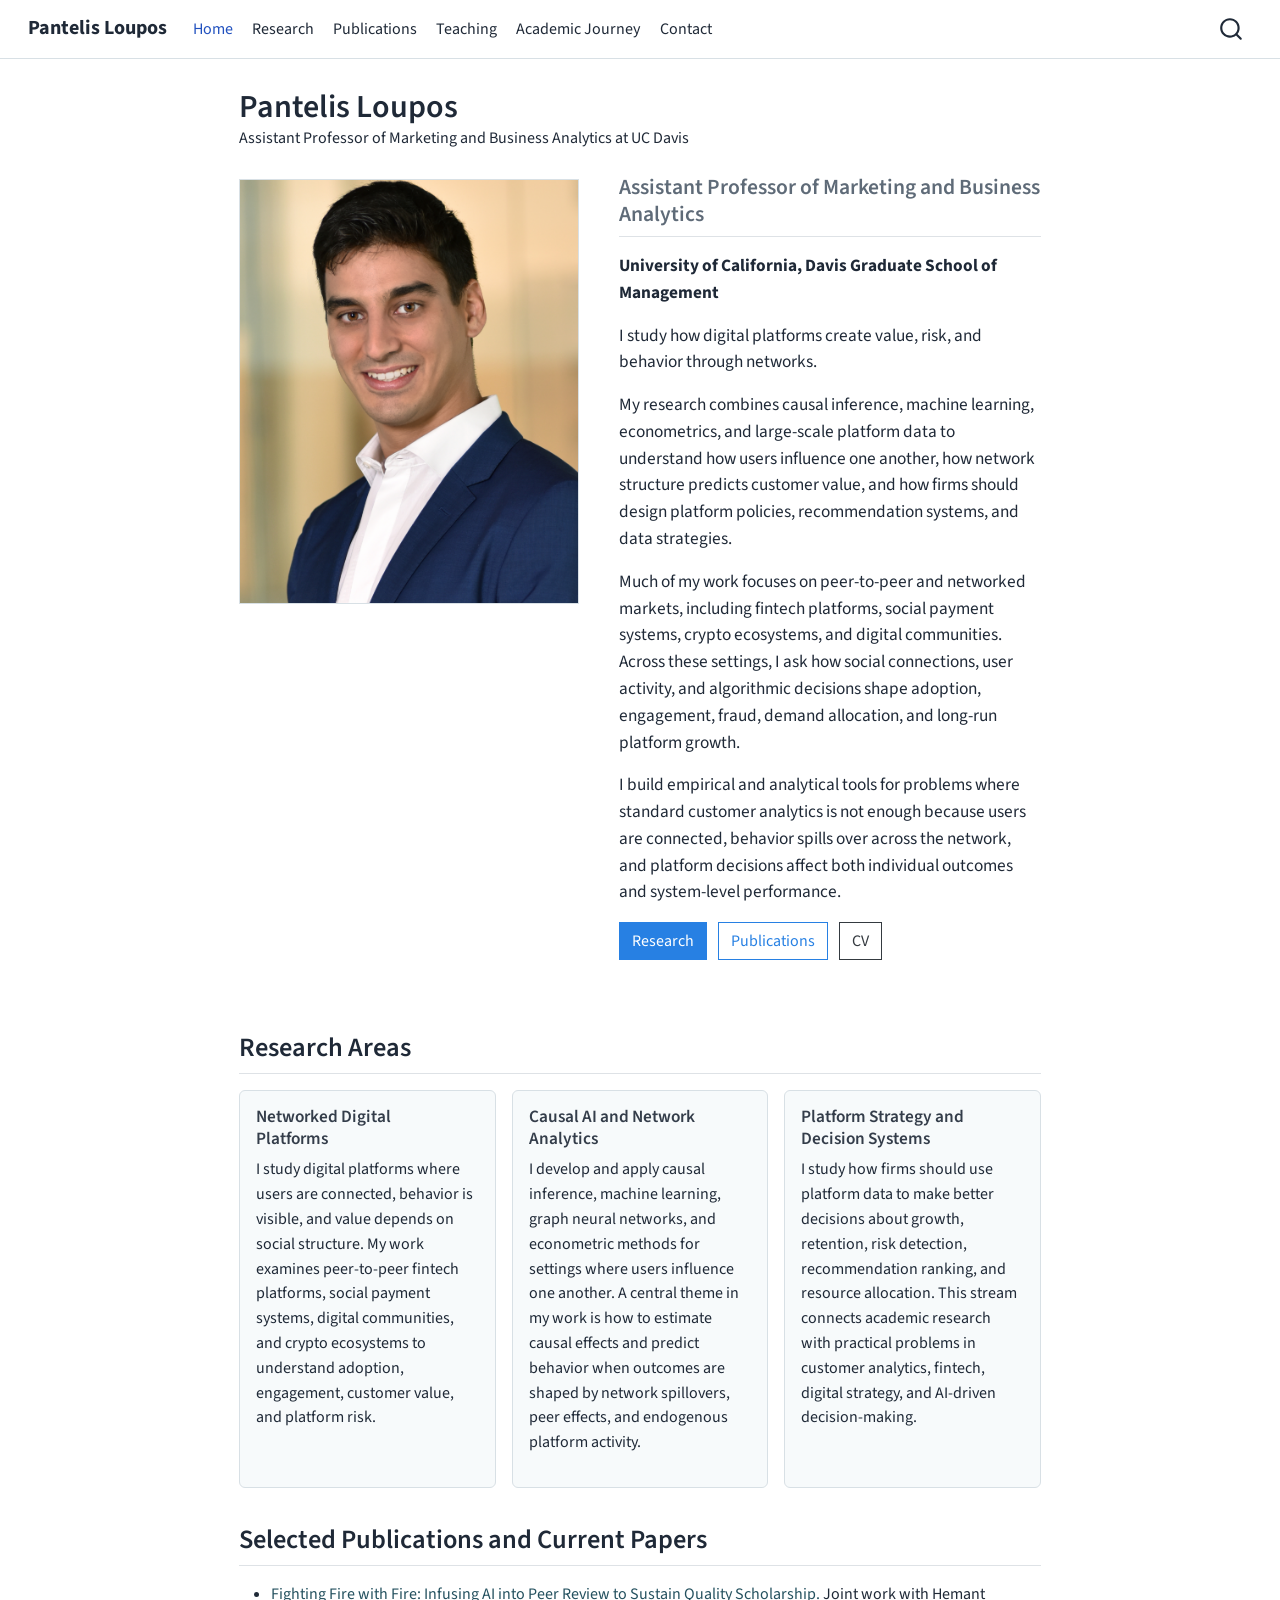
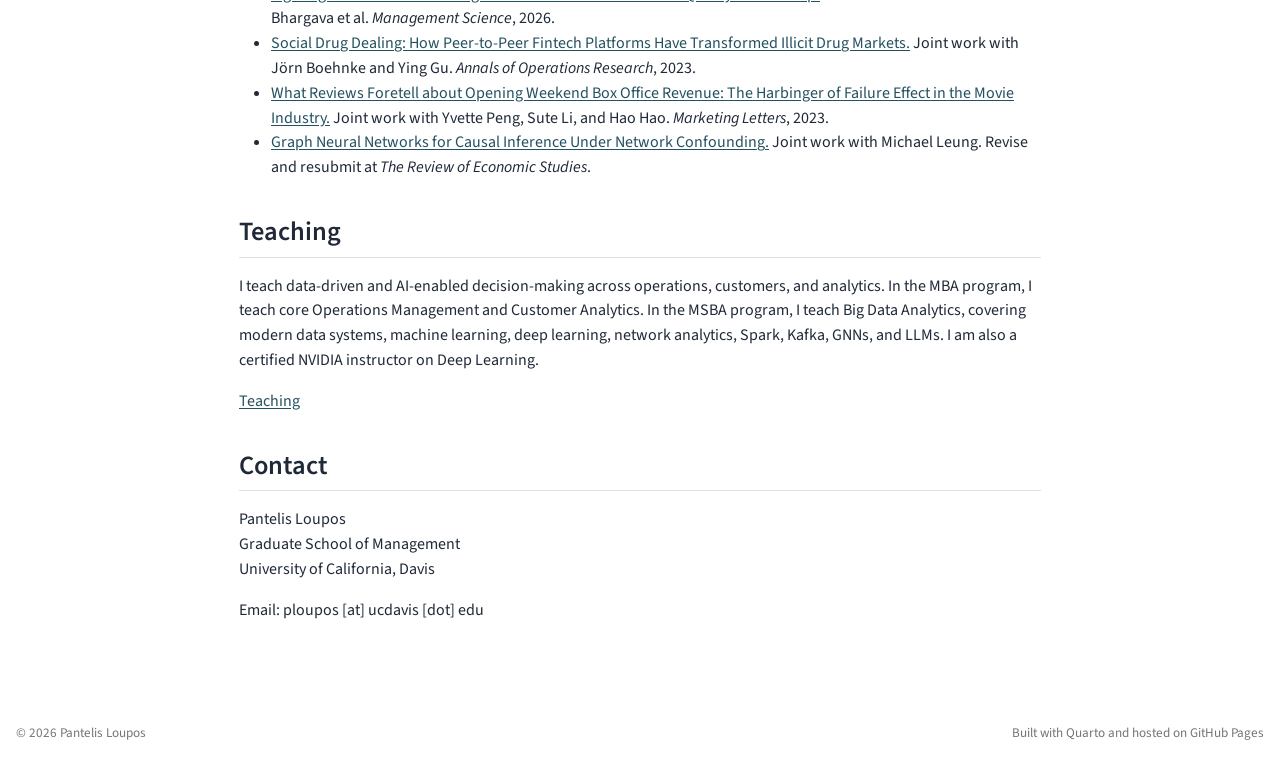
==== commit 49d2c0e9: "Link selected publication titles" ====
--- a/index.html
+++ b/index.html
@@ -193,9 +193,9 @@
 <h2 class="anchored" data-anchor-id="selected-publications-and-current-papers">Selected Publications and Current Papers</h2>
 <ul>
 <li><strong><a href="https://pubsonline.informs.org/doi/10.1287/mnsc.2026.00184">Fighting Fire with Fire: Infusing AI into Peer Review to Sustain Quality Scholarship.</a></strong> Joint work with Hemant Bhargava et al.&nbsp;<em>Management Science</em>, 2026.</li>
-<li><strong>Social Drug Dealing: How Peer-to-Peer Fintech Platforms Have Transformed Illicit Drug Markets.</strong> Joint work with Jörn Boehnke and Ying Gu. <em>Annals of Operations Research</em>, 2023. <a href="https://link.springer.com/article/10.1007/s10479-023-05617-7">Article</a></li>
-<li><strong>What Reviews Foretell about Opening Weekend Box Office Revenue: The Harbinger of Failure Effect in the Movie Industry.</strong> Joint work with Yvette Peng, Sute Li, and Hao Hao. <em>Marketing Letters</em>, 2023. <a href="https://link.springer.com/article/10.1007/s11002-023-09665-8">Article</a></li>
-<li><strong>Graph Neural Networks for Causal Inference Under Network Confounding.</strong> Joint work with Michael Leung. Revise and resubmit at <em>The Review of Economic Studies</em>. <a href="https://arxiv.org/abs/2211.07823">arXiv</a></li>
+<li><strong><a href="https://link.springer.com/article/10.1007/s10479-023-05617-7">Social Drug Dealing: How Peer-to-Peer Fintech Platforms Have Transformed Illicit Drug Markets.</a></strong> Joint work with Jörn Boehnke and Ying Gu. <em>Annals of Operations Research</em>, 2023.</li>
+<li><strong><a href="https://link.springer.com/article/10.1007/s11002-023-09665-8">What Reviews Foretell about Opening Weekend Box Office Revenue: The Harbinger of Failure Effect in the Movie Industry.</a></strong> Joint work with Yvette Peng, Sute Li, and Hao Hao. <em>Marketing Letters</em>, 2023.</li>
+<li><strong><a href="https://arxiv.org/abs/2211.07823">Graph Neural Networks for Causal Inference Under Network Confounding.</a></strong> Joint work with Michael Leung. Revise and resubmit at <em>The Review of Economic Studies</em>.</li>
 </ul>
 </section>
 <section id="teaching" class="level2">
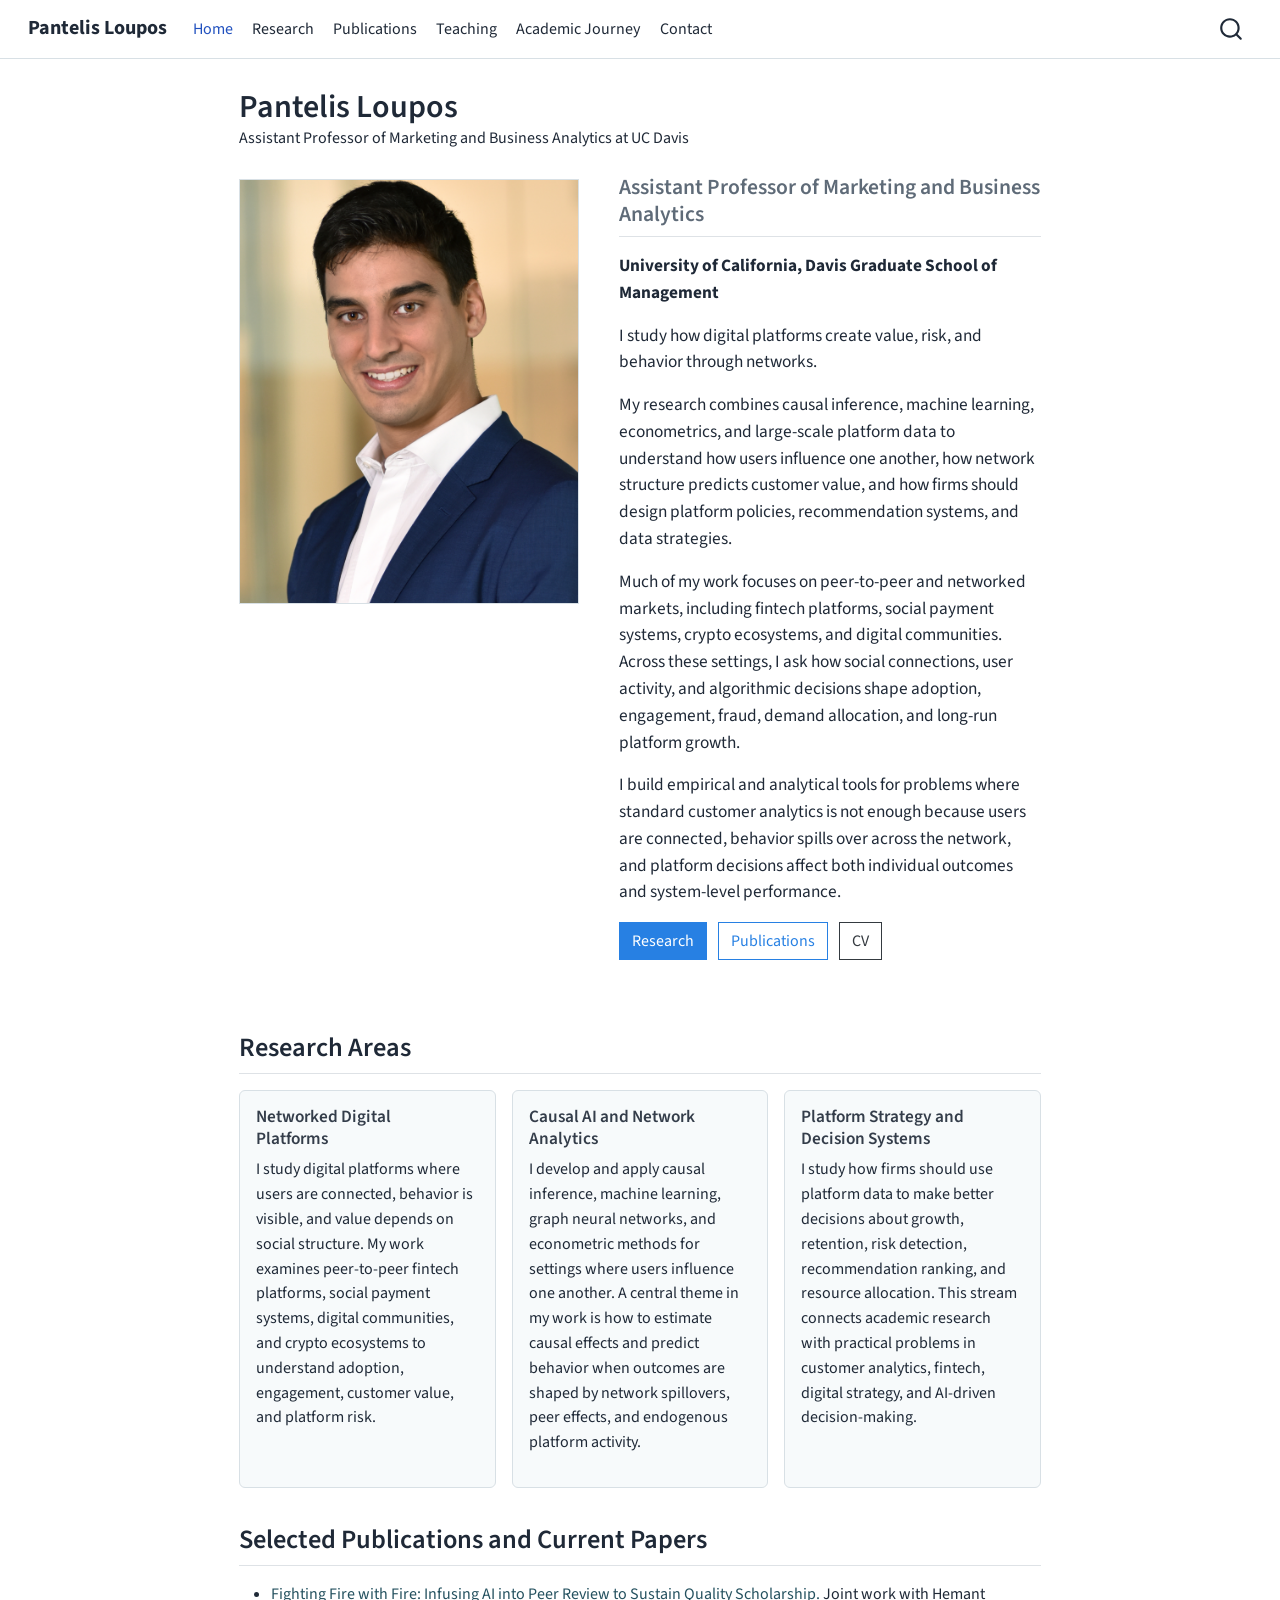
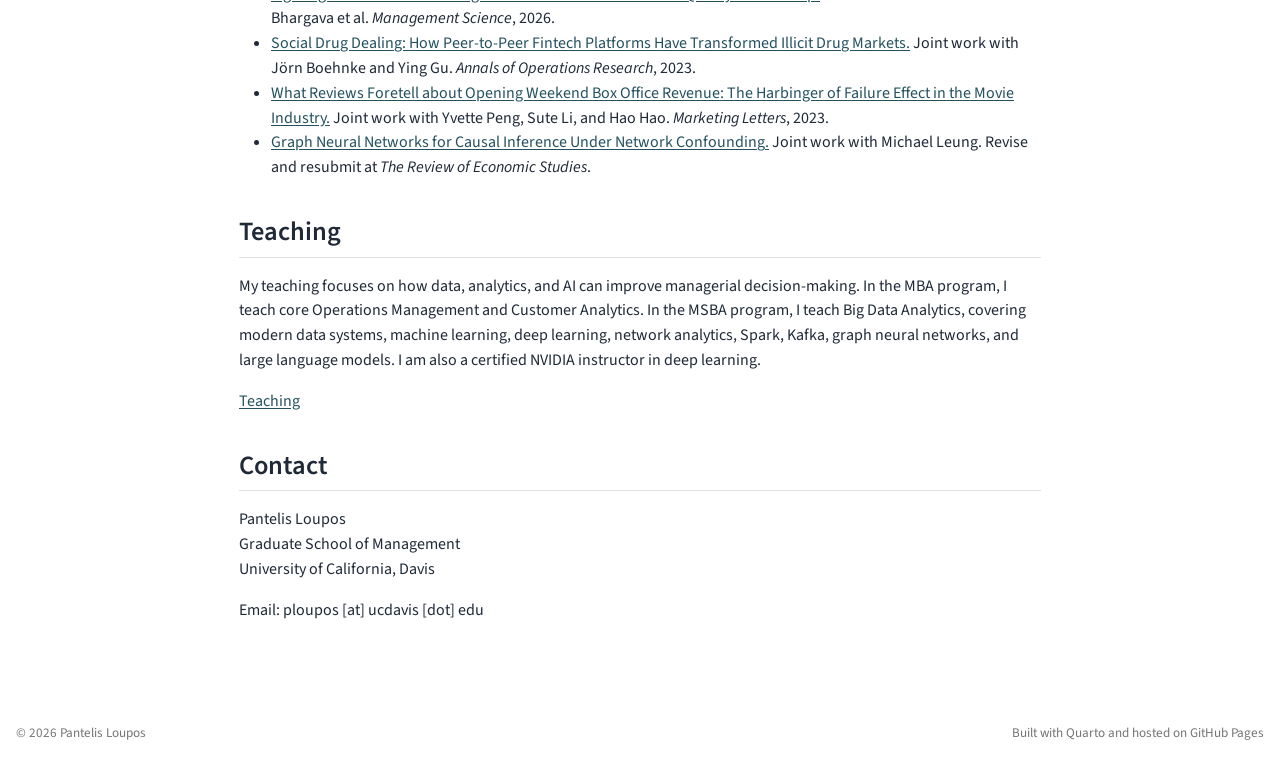
==== commit 92e1b501: "Update homepage teaching summary" ====
--- a/index.html
+++ b/index.html
@@ -200,7 +200,7 @@
 </section>
 <section id="teaching" class="level2">
 <h2 class="anchored" data-anchor-id="teaching">Teaching</h2>
-<p>I teach data-driven and AI-enabled decision-making across operations, customers, and analytics. In the MBA program, I teach core Operations Management and Customer Analytics. In the MSBA program, I teach Big Data Analytics, covering modern data systems, machine learning, deep learning, network analytics, Spark, Kafka, GNNs, and LLMs. I am also a certified NVIDIA instructor on Deep Learning.</p>
+<p>My teaching focuses on how data, analytics, and AI can improve managerial decision-making. In the MBA program, I teach core Operations Management and Customer Analytics. In the MSBA program, I teach Big Data Analytics, covering modern data systems, machine learning, deep learning, network analytics, Spark, Kafka, graph neural networks, and large language models. I am also a certified NVIDIA instructor in deep learning.</p>
 <p><a href="./teaching.html">Teaching</a></p>
 </section>
 <section id="contact" class="level2">
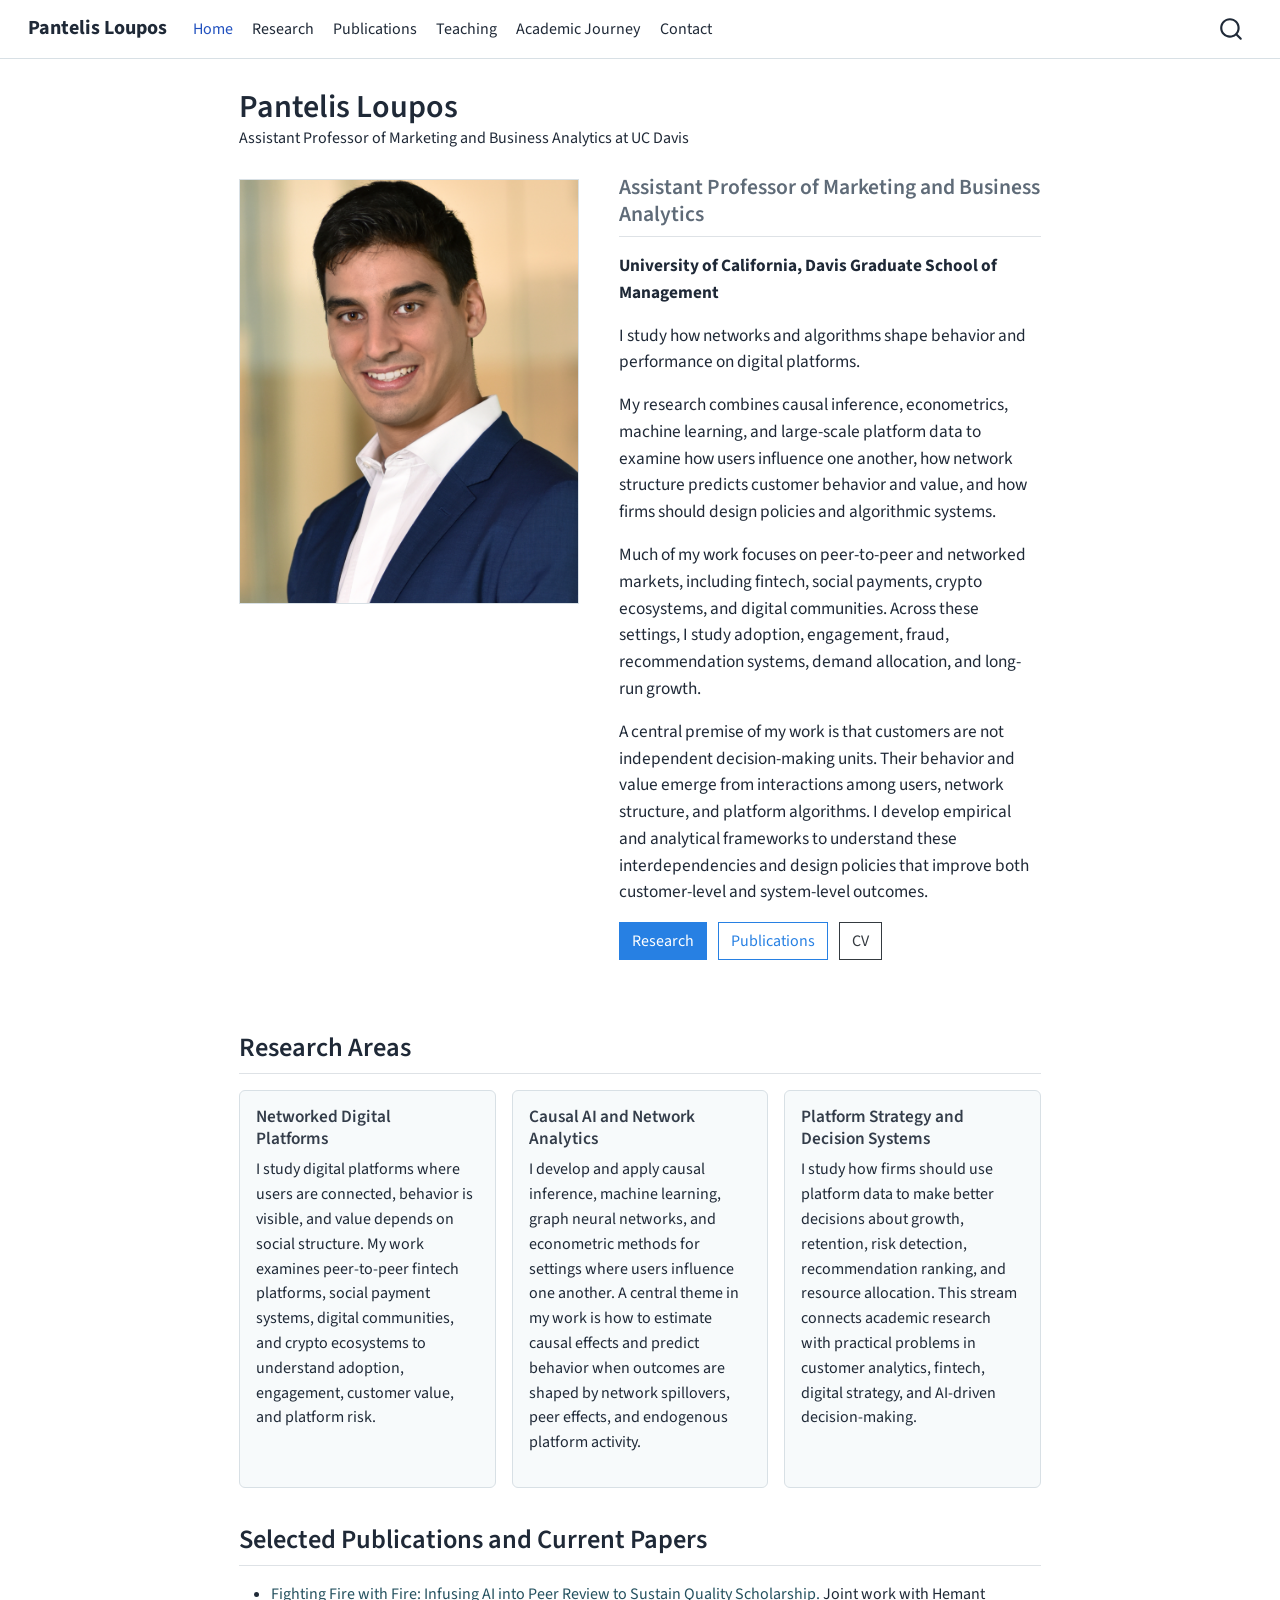
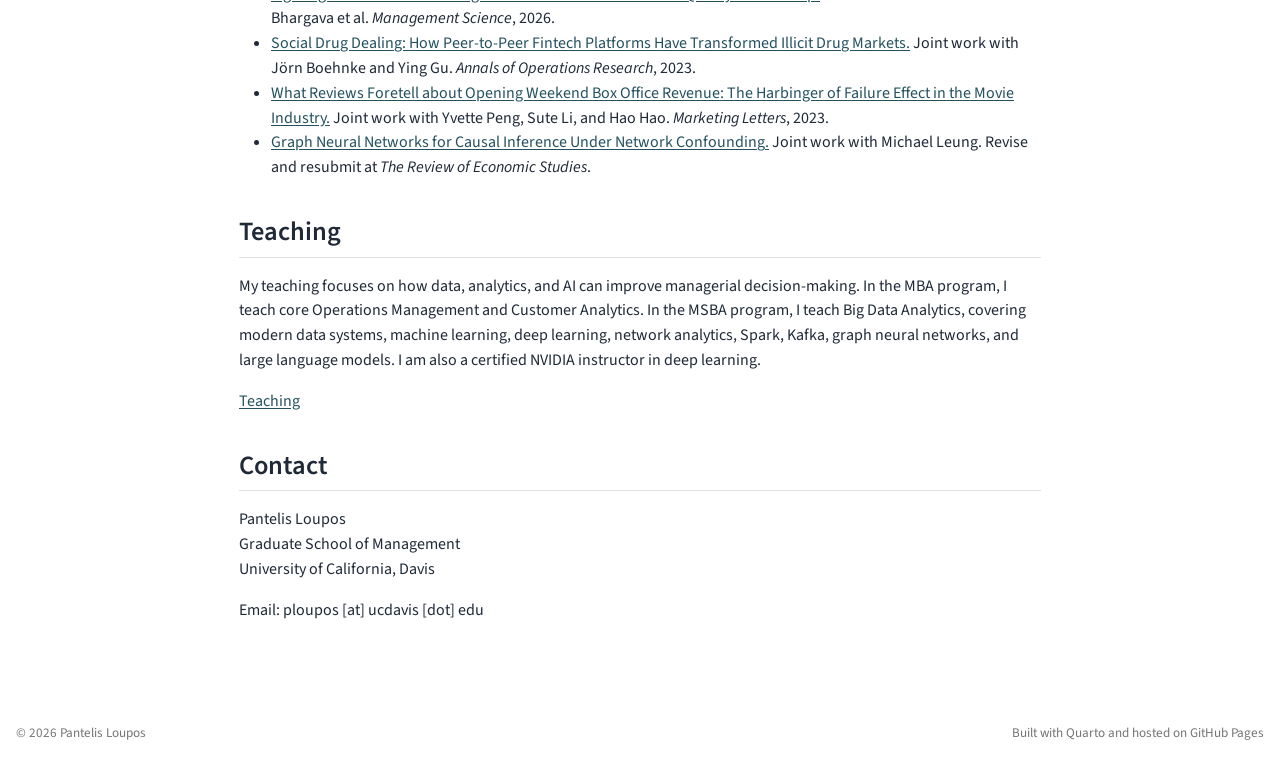
==== commit 4d7ef945: "Update homepage research statement" ====
--- a/index.html
+++ b/index.html
@@ -165,10 +165,10 @@
 <section id="assistant-professor-of-marketing-and-business-analytics" class="level2 home-copy">
 <h2 class="anchored" data-anchor-id="assistant-professor-of-marketing-and-business-analytics">Assistant Professor of Marketing and Business Analytics</h2>
 <p><strong>University of California, Davis Graduate School of Management</strong></p>
-<p>I study how digital platforms create value, risk, and behavior through networks.</p>
-<p>My research combines causal inference, machine learning, econometrics, and large-scale platform data to understand how users influence one another, how network structure predicts customer value, and how firms should design platform policies, recommendation systems, and data strategies.</p>
-<p>Much of my work focuses on peer-to-peer and networked markets, including fintech platforms, social payment systems, crypto ecosystems, and digital communities. Across these settings, I ask how social connections, user activity, and algorithmic decisions shape adoption, engagement, fraud, demand allocation, and long-run platform growth.</p>
-<p>I build empirical and analytical tools for problems where standard customer analytics is not enough because users are connected, behavior spills over across the network, and platform decisions affect both individual outcomes and system-level performance.</p>
+<p>I study how networks and algorithms shape behavior and performance on digital platforms.</p>
+<p>My research combines causal inference, econometrics, machine learning, and large-scale platform data to examine how users influence one another, how network structure predicts customer behavior and value, and how firms should design policies and algorithmic systems.</p>
+<p>Much of my work focuses on peer-to-peer and networked markets, including fintech, social payments, crypto ecosystems, and digital communities. Across these settings, I study adoption, engagement, fraud, recommendation systems, demand allocation, and long-run growth.</p>
+<p>A central premise of my work is that customers are not independent decision-making units. Their behavior and value emerge from interactions among users, network structure, and platform algorithms. I develop empirical and analytical frameworks to understand these interdependencies and design policies that improve both customer-level and system-level outcomes.</p>
 <p><a href="./research.html" class="btn btn-primary">Research</a> <a href="./publications.html" class="btn btn-outline-primary">Publications</a> <a href="./cv.html" class="btn btn-outline-secondary">CV</a></p>
 </section>
 </div>
